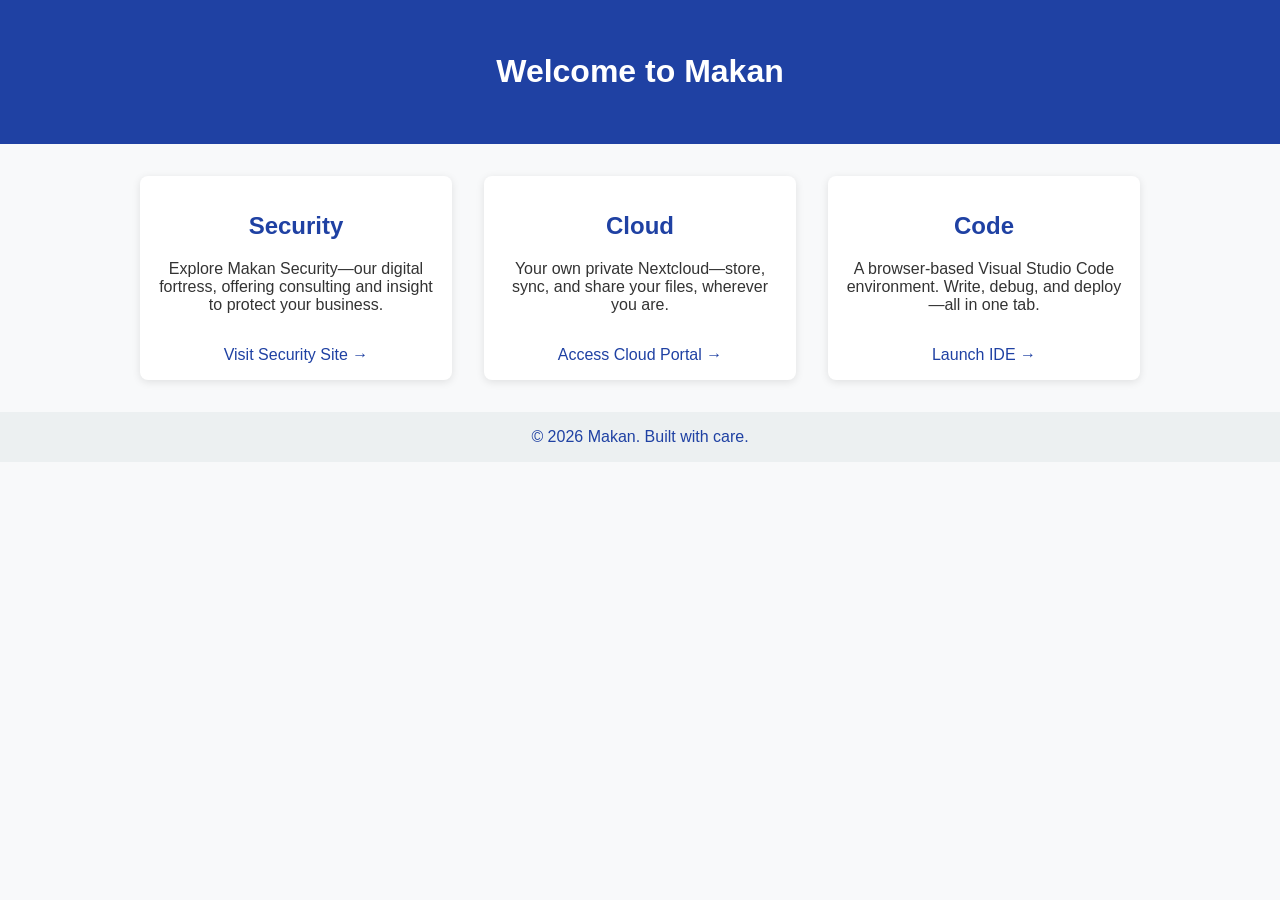
==== index.html @ f210fc4d "Add files via upload" ====
<!DOCTYPE html>
<html lang="en">
<head>
  <meta charset="UTF-8" />
  <meta name="viewport" content="width=device-width, initial-scale=1.0"/>
  <link rel="icon" type="image/png" href="@Icon_NoBG.PNG">
  <title>Makan Portal</title>
  <style>
    html, body {
      height: 100%;
      margin: 0;
    }
    body {
      display: flex;
      flex-direction: column;
      font-family: 'Segoe UI', sans-serif;
      background: #f8f9fa;
      color: #333;
      text-align: center;
    }
    .wrapper {
      flex: 1;
      display: flex;
      flex-direction: column;
    }
    header {
      background: #1f41a3;
      color: white;
      padding: 2rem 1rem;
    }
    nav a {
      color: white;
      margin: 0 1rem;
      text-decoration: none;
      font-weight: bold;
    }
    .grid {
      display: flex;
      justify-content: center;
      flex-wrap: wrap;
      gap: 2rem;
      margin: 2rem auto;
      max-width: 1000px;
    }
    .tile {
      background: white;
      border-radius: 8px;
      box-shadow: 0 2px 8px rgba(0,0,0,0.1);
      padding: 1rem;
      width: 280px;
    }
    .tile h2 {
      color: #1f41a3;
    }
    .tile a {
      display: inline-block;
      margin-top: 1rem;
      color: #1f41a3;
      text-decoration: none;
    }
    footer {
      padding: 1rem;
      background: #ecf0f1;
      color: #1f41a3;
    }
  </style>
</head>
<body>
  <div class="wrapper">
    <header>
      <h1>Welcome to Makan</h1>
    </header>

    <div class="grid">
      <div class="tile">
        <h2>Security</h2>
        <p>Explore Makan Security—our digital fortress, offering consulting and insight to protect your business.</p>
        <a href="https://security.makanusa.com">Visit Security Site →</a>
      </div>
      <div class="tile">
        <h2>Cloud</h2>
        <p>Your own private Nextcloud—store, sync, and share your files, wherever you are.</p>
        <a href="https://cloud.makanusa.com">Access Cloud Portal →</a>
      </div>
      <div class="tile">
        <h2>Code</h2>
        <p>A browser-based Visual Studio Code environment. Write, debug, and deploy—all in one tab.</p>
        <a href="https://coder.makanusa.com">Launch IDE →</a>
      </div>
    </div>

    <footer>
      &copy; <script>document.write(new Date().getFullYear())</script> Makan. Built with care.
    </footer>
  </div>
</body>
</html>
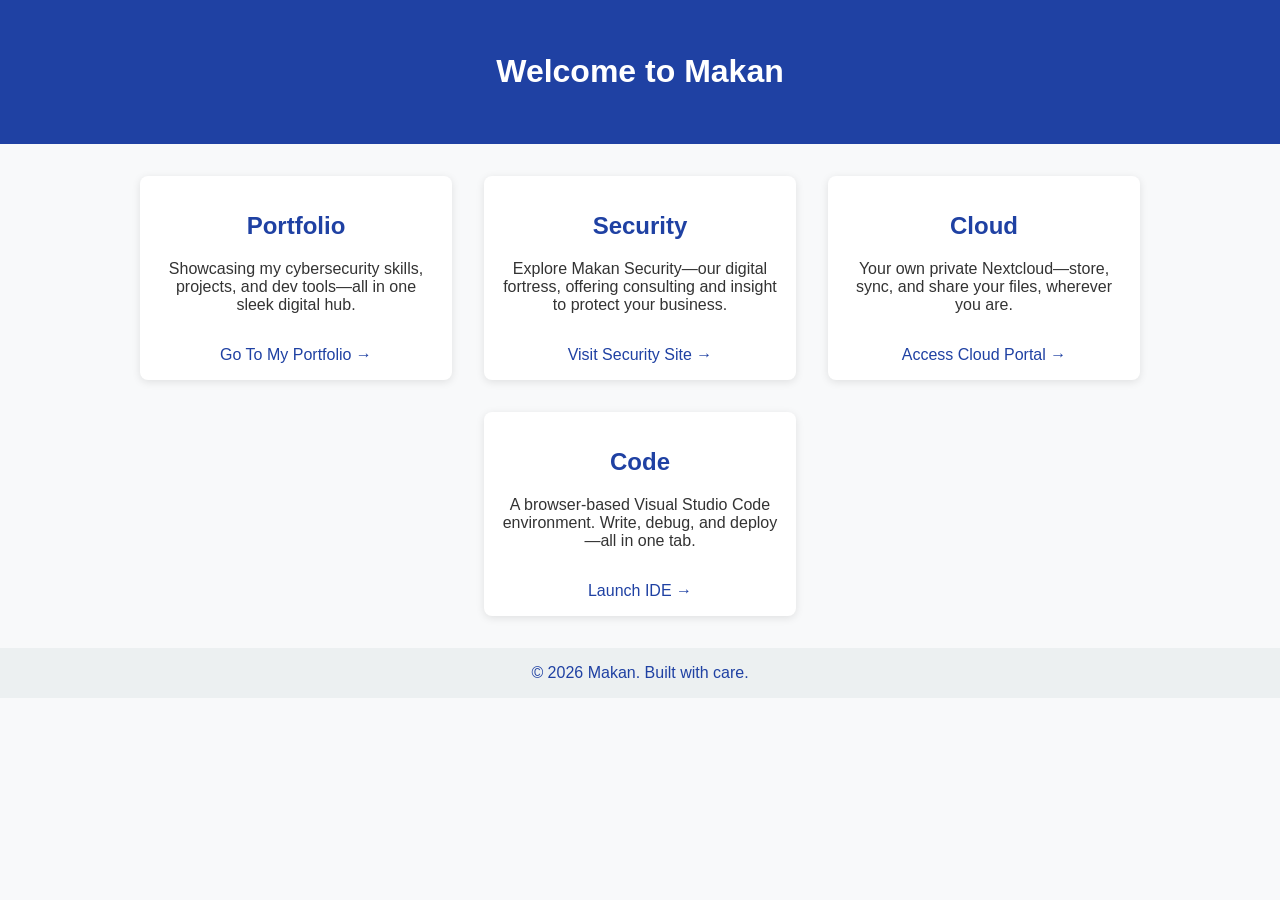
==== commit 829fd988: "Update index.html" ====
--- a/index.html
+++ b/index.html
@@ -73,6 +73,11 @@
 
     <div class="grid">
       <div class="tile">
+        <h2>Portfolio</h2>
+        <p>Showcasing my cybersecurity skills, projects, and dev tools—all in one sleek digital hub.</p>
+        <a href="https://portfolio.makanusa.com">Go To My Portfolio →</a>
+      </div>
+      <div class="tile">
         <h2>Security</h2>
         <p>Explore Makan Security—our digital fortress, offering consulting and insight to protect your business.</p>
         <a href="https://security.makanusa.com">Visit Security Site →</a>
@@ -94,4 +99,4 @@
     </footer>
   </div>
 </body>
-</html>+</html>
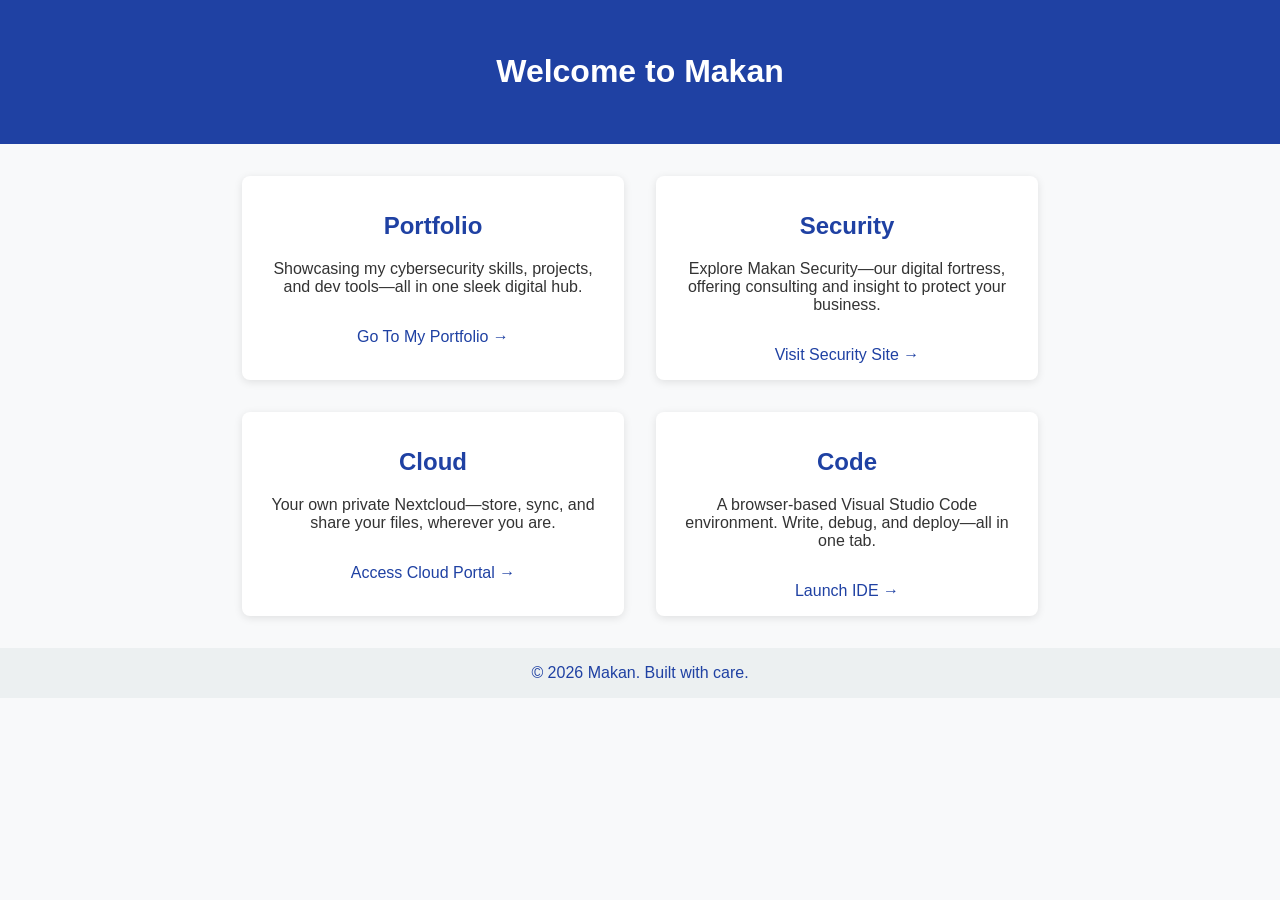
==== commit 426edf9e: "Update index.html" ====
--- a/index.html
+++ b/index.html
@@ -47,7 +47,7 @@
       border-radius: 8px;
       box-shadow: 0 2px 8px rgba(0,0,0,0.1);
       padding: 1rem;
-      width: 280px;
+      width: 350px;
     }
     .tile h2 {
       color: #1f41a3;
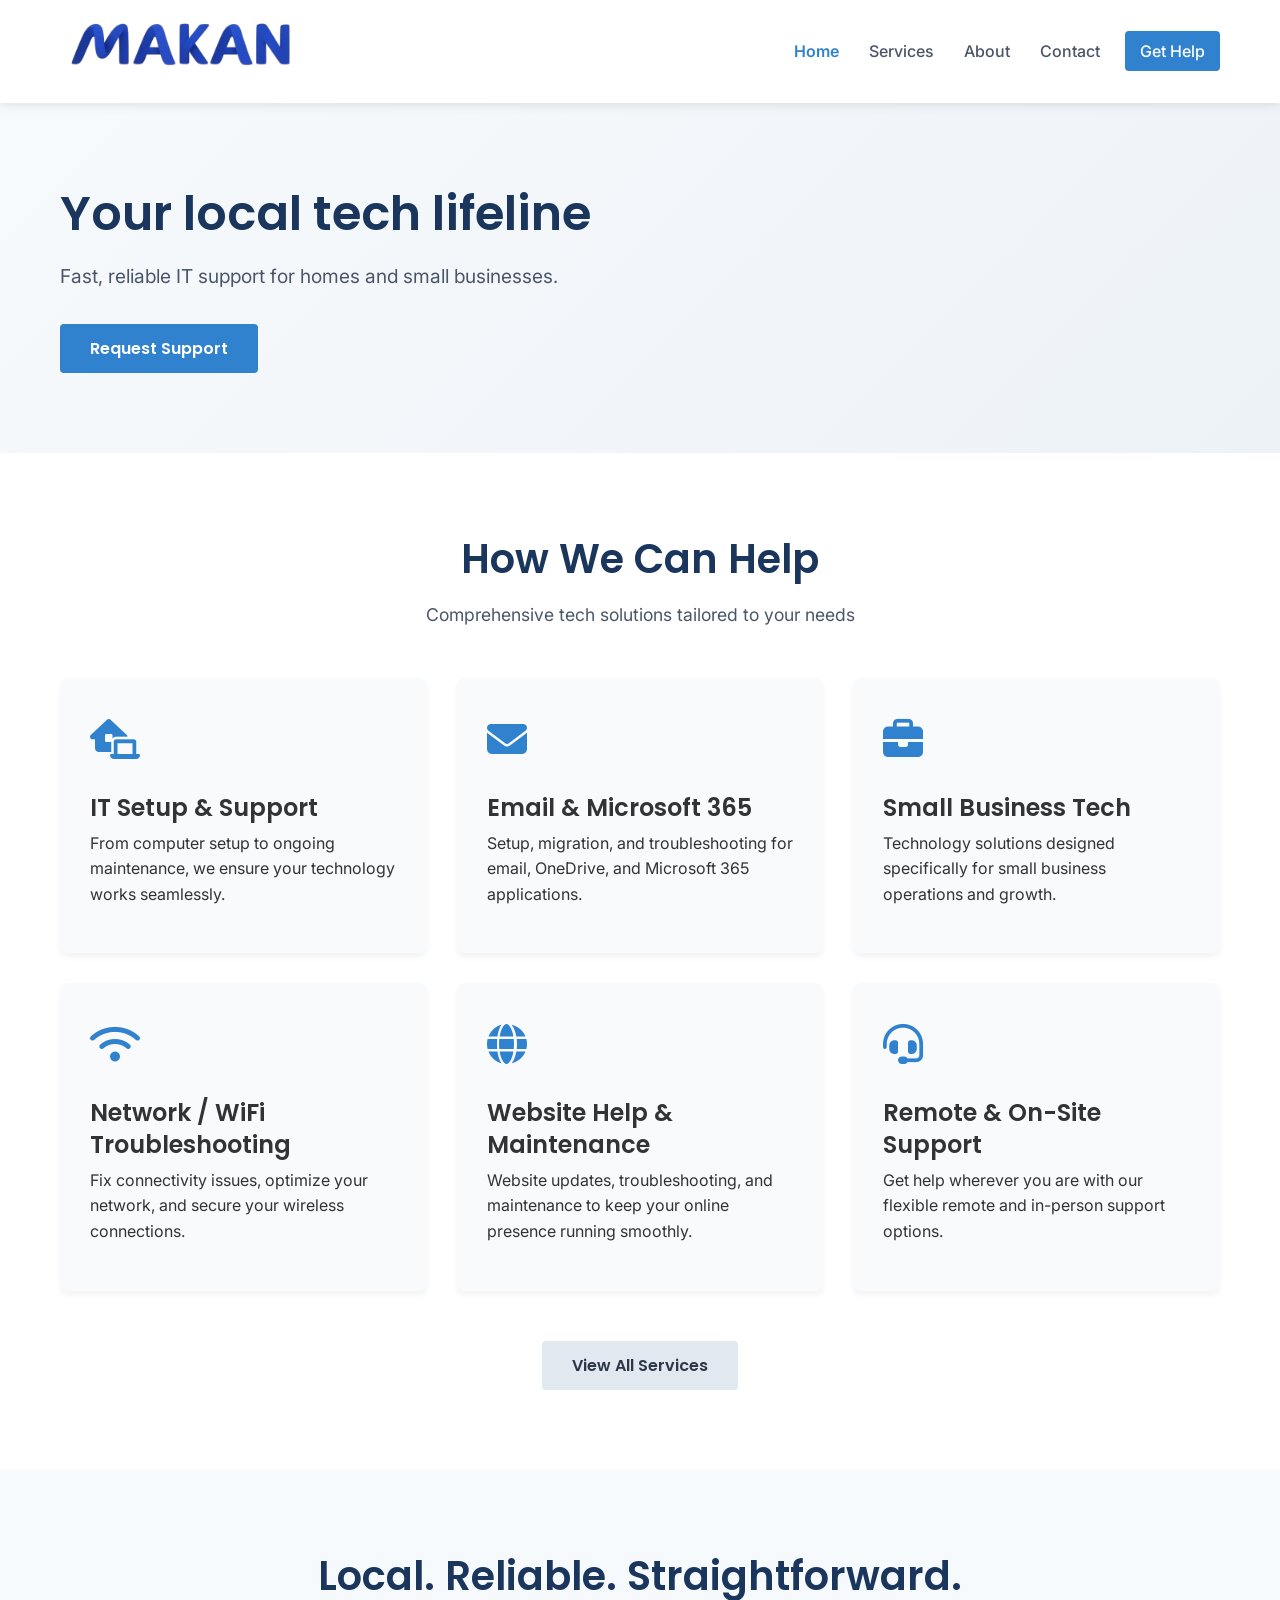
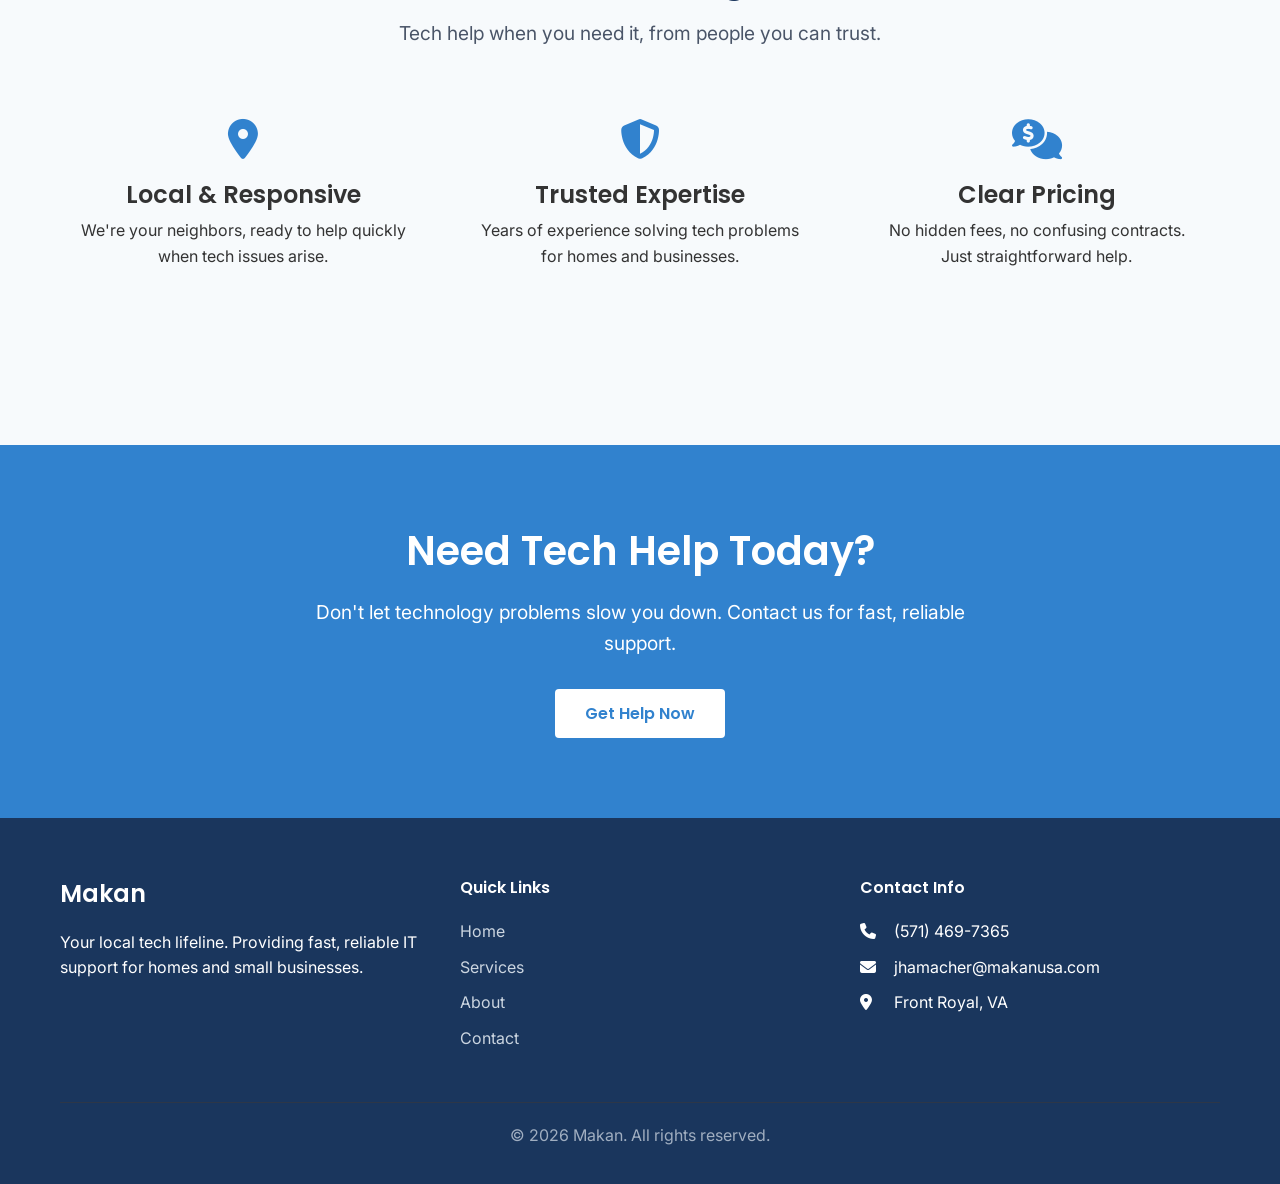
==== commit d52ba1e4: "Update Site to Makan USA" ====
--- a/index.html
+++ b/index.html
@@ -1,102 +1,194 @@
 <!DOCTYPE html>
 <html lang="en">
 <head>
-  <meta charset="UTF-8" />
-  <meta name="viewport" content="width=device-width, initial-scale=1.0"/>
-  <link rel="icon" type="image/png" href="@Icon_NoBG.PNG">
-  <title>Makan Portal</title>
-  <style>
-    html, body {
-      height: 100%;
-      margin: 0;
-    }
-    body {
-      display: flex;
-      flex-direction: column;
-      font-family: 'Segoe UI', sans-serif;
-      background: #f8f9fa;
-      color: #333;
-      text-align: center;
-    }
-    .wrapper {
-      flex: 1;
-      display: flex;
-      flex-direction: column;
-    }
-    header {
-      background: #1f41a3;
-      color: white;
-      padding: 2rem 1rem;
-    }
-    nav a {
-      color: white;
-      margin: 0 1rem;
-      text-decoration: none;
-      font-weight: bold;
-    }
-    .grid {
-      display: flex;
-      justify-content: center;
-      flex-wrap: wrap;
-      gap: 2rem;
-      margin: 2rem auto;
-      max-width: 1000px;
-    }
-    .tile {
-      background: white;
-      border-radius: 8px;
-      box-shadow: 0 2px 8px rgba(0,0,0,0.1);
-      padding: 1rem;
-      width: 350px;
-    }
-    .tile h2 {
-      color: #1f41a3;
-    }
-    .tile a {
-      display: inline-block;
-      margin-top: 1rem;
-      color: #1f41a3;
-      text-decoration: none;
-    }
-    footer {
-      padding: 1rem;
-      background: #ecf0f1;
-      color: #1f41a3;
-    }
-  </style>
+    <meta charset="UTF-8">
+    <meta name="viewport" content="width=device-width, initial-scale=1.0">
+    <title>Makan - Your Local Tech Lifeline</title>
+    <link rel="stylesheet" href="css/style.css">
+    <link rel="preconnect" href="https://fonts.googleapis.com">
+    <link rel="preconnect" href="https://fonts.gstatic.com" crossorigin>
+    <link href="https://fonts.googleapis.com/css2?family=Inter:wght@300;400;500;600;700&family=Poppins:wght@400;500;600;700&display=swap" rel="stylesheet">
+    <link rel="stylesheet" href="https://cdnjs.cloudflare.com/ajax/libs/font-awesome/6.4.0/css/all.min.css">
 </head>
 <body>
-  <div class="wrapper">
-    <header>
-      <h1>Welcome to Makan</h1>
-    </header>
+    <!-- Navigation -->
+    <nav class="navbar">
+        <div class="container">
+            <a href="index.html" class="logo"><img src="images/logo.png" alt="Makan" width="40%"></a>
+            <button class="menu-toggle" aria-label="Toggle navigation">
+                <i class="fas fa-bars"></i>
+            </button>
+            <ul class="nav-menu">
+                <li><a href="index.html" class="nav-link active">Home</a></li>
+                <li><a href="services.html" class="nav-link">Services</a></li>
+                <li><a href="about.html" class="nav-link">About</a></li>
+                <li><a href="contact.html" class="nav-link">Contact</a></li>
+                <li><a href="contact.html" class="nav-link cta-button">Get Help</a></li>
+            </ul>
+        </div>
+    </nav>
 
-    <div class="grid">
-      <div class="tile">
-        <h2>Portfolio</h2>
-        <p>Showcasing my cybersecurity skills, projects, and dev tools—all in one sleek digital hub.</p>
-        <a href="https://portfolio.makanusa.com">Go To My Portfolio →</a>
-      </div>
-      <div class="tile">
-        <h2>Security</h2>
-        <p>Explore Makan Security—our digital fortress, offering consulting and insight to protect your business.</p>
-        <a href="https://security.makanusa.com">Visit Security Site →</a>
-      </div>
-      <div class="tile">
-        <h2>Cloud</h2>
-        <p>Your own private Nextcloud—store, sync, and share your files, wherever you are.</p>
-        <a href="https://cloud.makanusa.com">Access Cloud Portal →</a>
-      </div>
-      <div class="tile">
-        <h2>Code</h2>
-        <p>A browser-based Visual Studio Code environment. Write, debug, and deploy—all in one tab.</p>
-        <a href="https://coder.makanusa.com">Launch IDE →</a>
-      </div>
-    </div>
+    <!-- Hero Section -->
+    <section class="hero">
+        <div class="container">
+            <div class="hero-content">
+                <h1 class="hero-title">Your local tech lifeline</h1>
+                <p class="hero-subtitle">Fast, reliable IT support for homes and small businesses.</p>
+                <a href="contact.html" class="btn btn-primary">Request Support</a>
+            </div>
+            <!-- <div class="hero-image">
+                <div class="image-placeholder">
+                    INSERTHERE
+                    <p>Hero image placeholder</p>
+                </div>
+            </div> -->
+        </div>
+    </section>
 
-    <footer>
-      &copy; <script>document.write(new Date().getFullYear())</script> Makan. Built with care.
+    <!-- Services Overview -->
+    <section class="services-overview">
+        <div class="container">
+            <h2 class="section-title">How We Can Help</h2>
+            <p class="section-subtitle">Comprehensive tech solutions tailored to your needs</p>
+            <div class="services-grid">
+                <div class="service-card">
+                    <div class="service-icon">
+                        <i class="fas fa-laptop-house"></i>
+                    </div>
+                    <h3>IT Setup & Support</h3>
+                    <p>From computer setup to ongoing maintenance, we ensure your technology works seamlessly.</p>
+                </div>
+                <div class="service-card">
+                    <div class="service-icon">
+                        <i class="fas fa-envelope"></i>
+                    </div>
+                    <h3>Email & Microsoft 365</h3>
+                    <p>Setup, migration, and troubleshooting for email, OneDrive, and Microsoft 365 applications.</p>
+                </div>
+                <div class="service-card">
+                    <div class="service-icon">
+                        <i class="fas fa-briefcase"></i>
+                    </div>
+                    <h3>Small Business Tech</h3>
+                    <p>Technology solutions designed specifically for small business operations and growth.</p>
+
+                </div>
+                <div class="service-card">
+                    <div class="service-icon">
+                        <i class="fas fa-wifi"></i>
+                    </div>
+                    <h3>Network / WiFi Troubleshooting</h3>
+                    <p>Fix connectivity issues, optimize your network, and secure your wireless connections.</p>
+
+                </div>
+                <div class="service-card">
+                    <div class="service-icon">
+                        <i class="fas fa-globe"></i>
+                    </div>
+                    <h3>Website Help & Maintenance</h3>
+                    <p>Website updates, troubleshooting, and maintenance to keep your online presence running smoothly.</p>
+
+                </div>
+                <div class="service-card">
+                    <div class="service-icon">
+                        <i class="fas fa-headset"></i>
+                    </div>
+                    <h3>Remote & On-Site Support</h3>
+                    <p>Get help wherever you are with our flexible remote and in-person support options.</p>
+
+                </div>
+            </div>
+            <div class="text-center">
+                <a href="services.html" class="btn btn-secondary">View All Services</a>
+            </div>
+        </div>
+    </section>
+
+    <!-- Trust Section -->
+    <section class="trust">
+        <div class="container">
+            <h2 class="section-title">Local. Reliable. Straightforward.</h2>
+            <p class="trust-statement">Tech help when you need it, from people you can trust.</p>
+            
+            <div class="trust-features">
+                <div class="trust-item">
+                    <i class="fas fa-map-marker-alt"></i>
+                    <h3>Local & Responsive</h3>
+                    <p>We're your neighbors, ready to help quickly when tech issues arise.</p>
+                </div>
+                <div class="trust-item">
+                    <i class="fas fa-shield-alt"></i>
+                    <h3>Trusted Expertise</h3>
+                    <p>Years of experience solving tech problems for homes and businesses.</p>
+                </div>
+                <div class="trust-item">
+                    <i class="fas fa-comments-dollar"></i>
+                    <h3>Clear Pricing</h3>
+                    <p>No hidden fees, no confusing contracts. Just straightforward help.</p>
+                </div>
+            </div>
+            
+            <!-- Testimonial -->
+            <!-- <div class="testimonial">
+                <div class="testimonial-content">
+                    <i class="fas fa-quote-left"></i>
+                    <p>"Makan saved our small business when our network crashed right before a big deadline. They were onsite within hours and had us back up and running with clear explanations. We couldn't ask for better local tech support!"</p>
+                    <div class="testimonial-author">
+                        <strong>Sarah Johnson</strong>
+                        <span>Owner, Johnson & Co.</span>
+                    </div>
+                </div>
+                <div class="testimonial-image">
+                    <div class="image-placeholder">
+                        INSERTHERE
+                        <p>Testimonial image placeholder</p>
+                    </div>
+                </div>
+            </div> -->
+        </div>
+    </section>
+
+    <!-- CTA Section -->
+    <section class="cta">
+        <div class="container">
+            <h2>Need Tech Help Today?</h2>
+            <p>Don't let technology problems slow you down. Contact us for fast, reliable support.</p>
+            <a href="contact.html" class="btn btn-primary">Get Help Now</a>
+        </div>
+    </section>
+
+    <!-- Footer -->
+    <footer class="footer">
+        <div class="container">
+            <div class="footer-content">
+                <div class="footer-col">
+                    <h3>Makan</h3>
+                    <p>Your local tech lifeline. Providing fast, reliable IT support for homes and small businesses.</p>
+                </div>
+                <div class="footer-col">
+                    <h4>Quick Links</h4>
+                    <ul>
+                        <li><a href="index.html">Home</a></li>
+                        <li><a href="services.html">Services</a></li>
+                        <li><a href="about.html">About</a></li>
+                        <li><a href="contact.html">Contact</a></li>
+                    </ul>
+                </div>
+                <div class="footer-col">
+                    <h4>Contact Info</h4>
+                    <ul>
+                        <li><i class="fas fa-phone"></i> (571) 469-7365</li>
+                        <li><i class="fas fa-envelope"></i> jhamacher@makanusa.com</li>
+                        <li><i class="fas fa-map-marker-alt"></i> Front Royal, VA</li>
+                    </ul>
+                </div>
+            </div>
+            <div class="footer-bottom">
+                <p>&copy; 2026 Makan. All rights reserved.</p>
+            </div>
+        </div>
     </footer>
-  </div>
+
+    <script src="js/script.js"></script>
 </body>
 </html>
--- a/css/style.css
+++ b/css/style.css
@@ -0,0 +1,686 @@
+/* Reset & Base Styles */
+* {
+    margin: 0;
+    padding: 0;
+    box-sizing: border-box;
+}
+
+body {
+    font-family: 'Inter', sans-serif;
+    line-height: 1.6;
+    color: #333;
+    background-color: #fff;
+}
+
+.container {
+    width: 100%;
+    max-width: 1200px;
+    margin: 0 auto;
+    padding: 0 20px;
+}
+
+/* Typography */
+h1, h2, h3, h4 {
+    font-family: 'Poppins', sans-serif;
+    font-weight: 600;
+    line-height: 1.3;
+}
+
+h1 {
+    font-size: 3rem;
+}
+
+h2 {
+    font-size: 2.5rem;
+    margin-bottom: 1rem;
+}
+
+h3 {
+    font-size: 1.5rem;
+    margin-bottom: 0.5rem;
+}
+
+p {
+    margin-bottom: 1rem;
+}
+
+.section-title {
+    text-align: center;
+    margin-bottom: 1rem;
+    color: #1a365d;
+}
+
+.section-subtitle {
+    text-align: center;
+    color: #4a5568;
+    margin-bottom: 3rem;
+    font-size: 1.1rem;
+}
+
+.text-center {
+    text-align: center;
+}
+
+/* Buttons */
+.btn {
+    display: inline-block;
+    padding: 12px 30px;
+    border-radius: 4px;
+    text-decoration: none;
+    font-weight: 600;
+    font-size: 1rem;
+    transition: all 0.3s ease;
+    border: none;
+    cursor: pointer;
+    font-family: 'Poppins', sans-serif;
+}
+
+.btn-primary {
+    background-color: #3182ce;
+    color: white;
+}
+
+.btn-primary:hover {
+    background-color: #2c5282;
+    transform: translateY(-2px);
+}
+
+.btn-secondary {
+    background-color: #e2e8f0;
+    color: #2d3748;
+}
+
+.btn-secondary:hover {
+    background-color: #cbd5e0;
+    transform: translateY(-2px);
+}
+
+/* Navigation */
+.navbar {
+    background-color: white;
+    box-shadow: 0 2px 10px rgba(0, 0, 0, 0.1);
+    position: sticky;
+    top: 0;
+    z-index: 1000;
+}
+
+.navbar .container {
+    display: flex;
+    justify-content: space-between;
+    align-items: center;
+    padding: 20px;
+}
+
+.logo {
+    font-family: 'Poppins', sans-serif;
+    font-size: 1.8rem;
+    font-weight: 700;
+    color: #3182ce;
+    text-decoration: none;
+}
+
+.nav-menu {
+    display: flex;
+    list-style: none;
+    align-items: center;
+}
+
+.nav-link {
+    text-decoration: none;
+    color: #4a5568;
+    padding: 10px 15px;
+    font-weight: 500;
+    transition: color 0.3s;
+}
+
+.nav-link:hover {
+    color: #3182ce;
+}
+
+.nav-link.active {
+    color: #3182ce;
+    font-weight: 600;
+}
+
+.nav-link.cta-button {
+    background-color: #3182ce;
+    color: white;
+    border-radius: 4px;
+    margin-left: 10px;
+}
+
+.nav-link.cta-button:hover {
+    background-color: #2c5282;
+    color: white;
+}
+
+.menu-toggle {
+    display: none;
+    background: none;
+    border: none;
+    font-size: 1.5rem;
+    color: #4a5568;
+    cursor: pointer;
+}
+
+/* Hero Section */
+.hero {
+    padding: 80px 0;
+    background: linear-gradient(135deg, #f7fafc 0%, #edf2f7 100%);
+}
+
+.hero .container {
+    display: flex;
+    align-items: center;
+    justify-content: space-between;
+    flex-wrap: wrap;
+}
+
+.hero-content {
+    flex: 1;
+    min-width: 300px;
+    padding-right: 40px;
+}
+
+.hero-title {
+    font-size: 3rem;
+    color: #1a365d;
+    margin-bottom: 1rem;
+}
+
+.hero-subtitle {
+    font-size: 1.2rem;
+    color: #4a5568;
+    margin-bottom: 2rem;
+}
+
+.hero-image {
+    flex: 1;
+    min-width: 300px;
+}
+
+.image-placeholder {
+    border-radius: 8px;
+}
+
+.image-placeholder.small {
+    padding: 30px 10px;
+    margin-top: 15px;
+    font-size: 0.9rem;
+}
+
+/* Services Overview */
+.services-overview {
+    padding: 80px 0;
+    background-color: white;
+}
+
+.services-grid {
+    display: grid;
+    grid-template-columns: repeat(auto-fill, minmax(300px, 1fr));
+    gap: 30px;
+    margin-bottom: 50px;
+}
+
+.service-card {
+    background-color: #f8fafc;
+    border-radius: 8px;
+    padding: 30px;
+    box-shadow: 0 4px 6px rgba(0, 0, 0, 0.05);
+    transition: transform 0.3s, box-shadow 0.3s;
+}
+
+.service-card:hover {
+    transform: translateY(-5px);
+    box-shadow: 0 10px 15px rgba(0, 0, 0, 0.1);
+}
+
+.service-icon {
+    font-size: 2.5rem;
+    color: #3182ce;
+    margin-bottom: 20px;
+}
+
+/* Trust Section */
+.trust {
+    padding: 80px 0;
+    background-color: #f7fafc;
+}
+
+.trust-statement {
+    text-align: center;
+    font-size: 1.2rem;
+    color: #4a5568;
+    margin-bottom: 50px;
+}
+
+.trust-features {
+    display: grid;
+    grid-template-columns: repeat(auto-fit, minmax(250px, 1fr));
+    gap: 30px;
+    margin-bottom: 60px;
+}
+
+.trust-item {
+    text-align: center;
+    padding: 20px;
+}
+
+.trust-item i {
+    font-size: 2.5rem;
+    color: #3182ce;
+    margin-bottom: 20px;
+}
+
+.testimonial {
+    display: flex;
+    align-items: center;
+    background-color: white;
+    border-radius: 8px;
+    padding: 40px;
+    box-shadow: 0 10px 25px rgba(0, 0, 0, 0.05);
+    flex-wrap: wrap;
+}
+
+.testimonial-content {
+    flex: 1;
+    min-width: 300px;
+    padding-right: 40px;
+}
+
+.testimonial-content i.fa-quote-left {
+    font-size: 2rem;
+    color: #3182ce;
+    margin-bottom: 20px;
+}
+
+.testimonial-author {
+    margin-top: 20px;
+}
+
+.testimonial-author strong {
+    display: block;
+    color: #1a365d;
+}
+
+.testimonial-author span {
+    color: #718096;
+    font-size: 0.9rem;
+}
+
+.testimonial-image {
+    flex: 1;
+    min-width: 300px;
+}
+
+/* CTA Section */
+.cta {
+    padding: 80px 0;
+    background-color: #3182ce;
+    color: white;
+    text-align: center;
+}
+
+.cta h2 {
+    font-size: 2.5rem;
+    margin-bottom: 20px;
+    color: white;
+}
+
+.cta p {
+    font-size: 1.2rem;
+    margin-bottom: 30px;
+    max-width: 700px;
+    margin-left: auto;
+    margin-right: auto;
+}
+
+.cta .btn-primary {
+    background-color: white;
+    color: #3182ce;
+}
+
+.cta .btn-primary:hover {
+    background-color: #f7fafc;
+    color: #2c5282;
+}
+
+/* Footer */
+.footer {
+    background-color: #1a365d;
+    color: white;
+    padding: 60px 0 20px;
+}
+
+.footer-content {
+    display: grid;
+    grid-template-columns: repeat(auto-fit, minmax(250px, 1fr));
+    gap: 40px;
+    margin-bottom: 40px;
+}
+
+.footer-col h3, .footer-col h4 {
+    color: white;
+    margin-bottom: 20px;
+}
+
+.footer-col ul {
+    list-style: none;
+}
+
+.footer-col ul li {
+    margin-bottom: 10px;
+}
+
+.footer-col a {
+    color: #cbd5e0;
+    text-decoration: none;
+    transition: color 0.3s;
+}
+
+.footer-col a:hover {
+    color: white;
+}
+
+.footer-col i {
+    margin-right: 10px;
+    width: 20px;
+}
+
+.footer-bottom {
+    text-align: center;
+    padding-top: 20px;
+    border-top: 1px solid #2d3748;
+    color: #a0aec0;
+}
+
+/* Additional styles for services, about, and contact pages */
+
+/* Services Detail */
+.services-detail {
+    padding: 80px 0;
+}
+
+.service-detail-card {
+    display: flex;
+    align-items: center;
+    margin-bottom: 80px;
+    flex-wrap: wrap;
+}
+
+.service-detail-card.reverse {
+    flex-direction: row-reverse;
+}
+
+.service-detail-content {
+    flex: 1;
+    min-width: 300px;
+    padding-right: 40px;
+}
+
+.service-detail-card.reverse .service-detail-content {
+    padding-right: 0;
+    padding-left: 40px;
+}
+
+.service-detail-image {
+    flex: 1;
+    min-width: 300px;
+}
+
+.service-detail-content h2 {
+    color: #1a365d;
+    margin-bottom: 20px;
+}
+
+.service-detail-content h3 {
+    color: #2d3748;
+    margin-top: 20px;
+    margin-bottom: 15px;
+}
+
+.service-detail-content ul {
+    list-style-position: inside;
+    margin-bottom: 20px;
+}
+
+.service-detail-content li {
+    margin-bottom: 8px;
+    color: #4a5568;
+}
+
+/* About Page */
+.about-content {
+    padding: 80px 0;
+}
+
+.about-story h2 {
+    color: #1a365d;
+    margin-bottom: 20px;
+}
+
+.about-story p {
+    margin-bottom: 20px;
+    line-height: 1.8;
+}
+
+.mission-statement {
+    background-color: #f7fafc;
+    padding: 30px;
+    border-radius: 8px;
+    margin: 40px 0;
+    border-left: 4px solid #3182ce;
+}
+
+.mission-statement h3 {
+    color: #1a365d;
+    margin-bottom: 15px;
+}
+
+.values {
+    margin-top: 60px;
+}
+
+.values h3 {
+    text-align: center;
+    margin-bottom: 40px;
+    color: #1a365d;
+}
+
+.values-grid {
+    display: grid;
+    grid-template-columns: repeat(auto-fit, minmax(250px, 1fr));
+    gap: 30px;
+}
+
+.value-item {
+    text-align: center;
+    padding: 30px 20px;
+    background-color: #f8fafc;
+    border-radius: 8px;
+    transition: transform 0.3s;
+}
+
+.value-item:hover {
+    transform: translateY(-5px);
+}
+
+.value-item i {
+    font-size: 2.5rem;
+    color: #3182ce;
+    margin-bottom: 20px;
+}
+
+.value-item h4 {
+    color: #2d3748;
+    margin-bottom: 15px;
+}
+
+/* Contact Page */
+.contact-main {
+    padding: 80px 0;
+}
+
+.contact-wrapper {
+    display: grid;
+    grid-template-columns: repeat(auto-fit, minmax(300px, 1fr));
+    gap: 60px;
+}
+
+.contact-form-container h2,
+.contact-info-container h2 {
+    color: #1a365d;
+    margin-bottom: 15px;
+}
+
+.contact-form-container p,
+.contact-info-container p {
+    margin-bottom: 30px;
+    color: #4a5568;
+}
+
+.form-group {
+    margin-bottom: 25px;
+}
+
+.form-group label {
+    display: block;
+    margin-bottom: 8px;
+    font-weight: 500;
+    color: #2d3748;
+}
+
+.form-group input,
+.form-group select,
+.form-group textarea {
+    width: 100%;
+    padding: 12px 15px;
+    border: 1px solid #cbd5e0;
+    border-radius: 4px;
+    font-family: 'Inter', sans-serif;
+    font-size: 1rem;
+    transition: border-color 0.3s;
+}
+
+.form-group input:focus,
+.form-group select:focus,
+.form-group textarea:focus {
+    outline: none;
+    border-color: #3182ce;
+}
+
+.contact-methods {
+    margin-bottom: 40px;
+}
+
+.contact-method {
+    margin-bottom: 30px;
+    padding-bottom: 30px;
+    border-bottom: 1px solid #e2e8f0;
+}
+
+.contact-method:last-child {
+    border-bottom: none;
+}
+
+.contact-method i {
+    font-size: 2rem;
+    color: #3182ce;
+    margin-bottom: 15px;
+}
+
+.contact-method h3 {
+    color: #2d3748;
+    margin-bottom: 10px;
+}
+
+.map-placeholder {
+    margin-top: 40px;
+}
+
+.map-placeholder h3 {
+    color: #1a365d;
+    margin-bottom: 20px;
+}
+
+.contact-info {
+    margin-top: 20px;
+}
+
+.contact-info p {
+    margin-bottom: 10px;
+    display: flex;
+    align-items: center;
+}
+
+.contact-info i {
+    margin-right: 10px;
+    color: #3182ce;
+}
+
+/* Responsive Design */
+@media (max-width: 768px) {
+    h1 {
+        font-size: 2.5rem;
+    }
+    
+    h2 {
+        font-size: 2rem;
+    }
+    
+    .menu-toggle {
+        display: block;
+    }
+    
+    .nav-menu {
+        position: fixed;
+        left: -100%;
+        top: 70px;
+        flex-direction: column;
+        background-color: white;
+        width: 100%;
+        text-align: center;
+        transition: 0.3s;
+        box-shadow: 0 10px 27px rgba(0, 0, 0, 0.05);
+        padding: 20px 0;
+    }
+    
+    .nav-menu.active {
+        left: 0;
+    }
+    
+    .nav-link {
+        padding: 15px;
+        display: block;
+    }
+    
+    .hero .container {
+        flex-direction: column;
+    }
+    
+    .hero-content {
+        padding-right: 0;
+        margin-bottom: 40px;
+        text-align: center;
+    }
+    
+    .testimonial {
+        flex-direction: column;
+    }
+    
+    .testimonial-content {
+        padding-right: 0;
+        margin-bottom: 30px;
+    }
+    
+    .service-detail-content,
+    .service-detail-card.reverse .service-detail-content {
+        padding-right: 0;
+        padding-left: 0;
+        margin-bottom: 30px;
+    }
+    
+    .contact-wrapper {
+        gap: 40px;
+    }
+}
